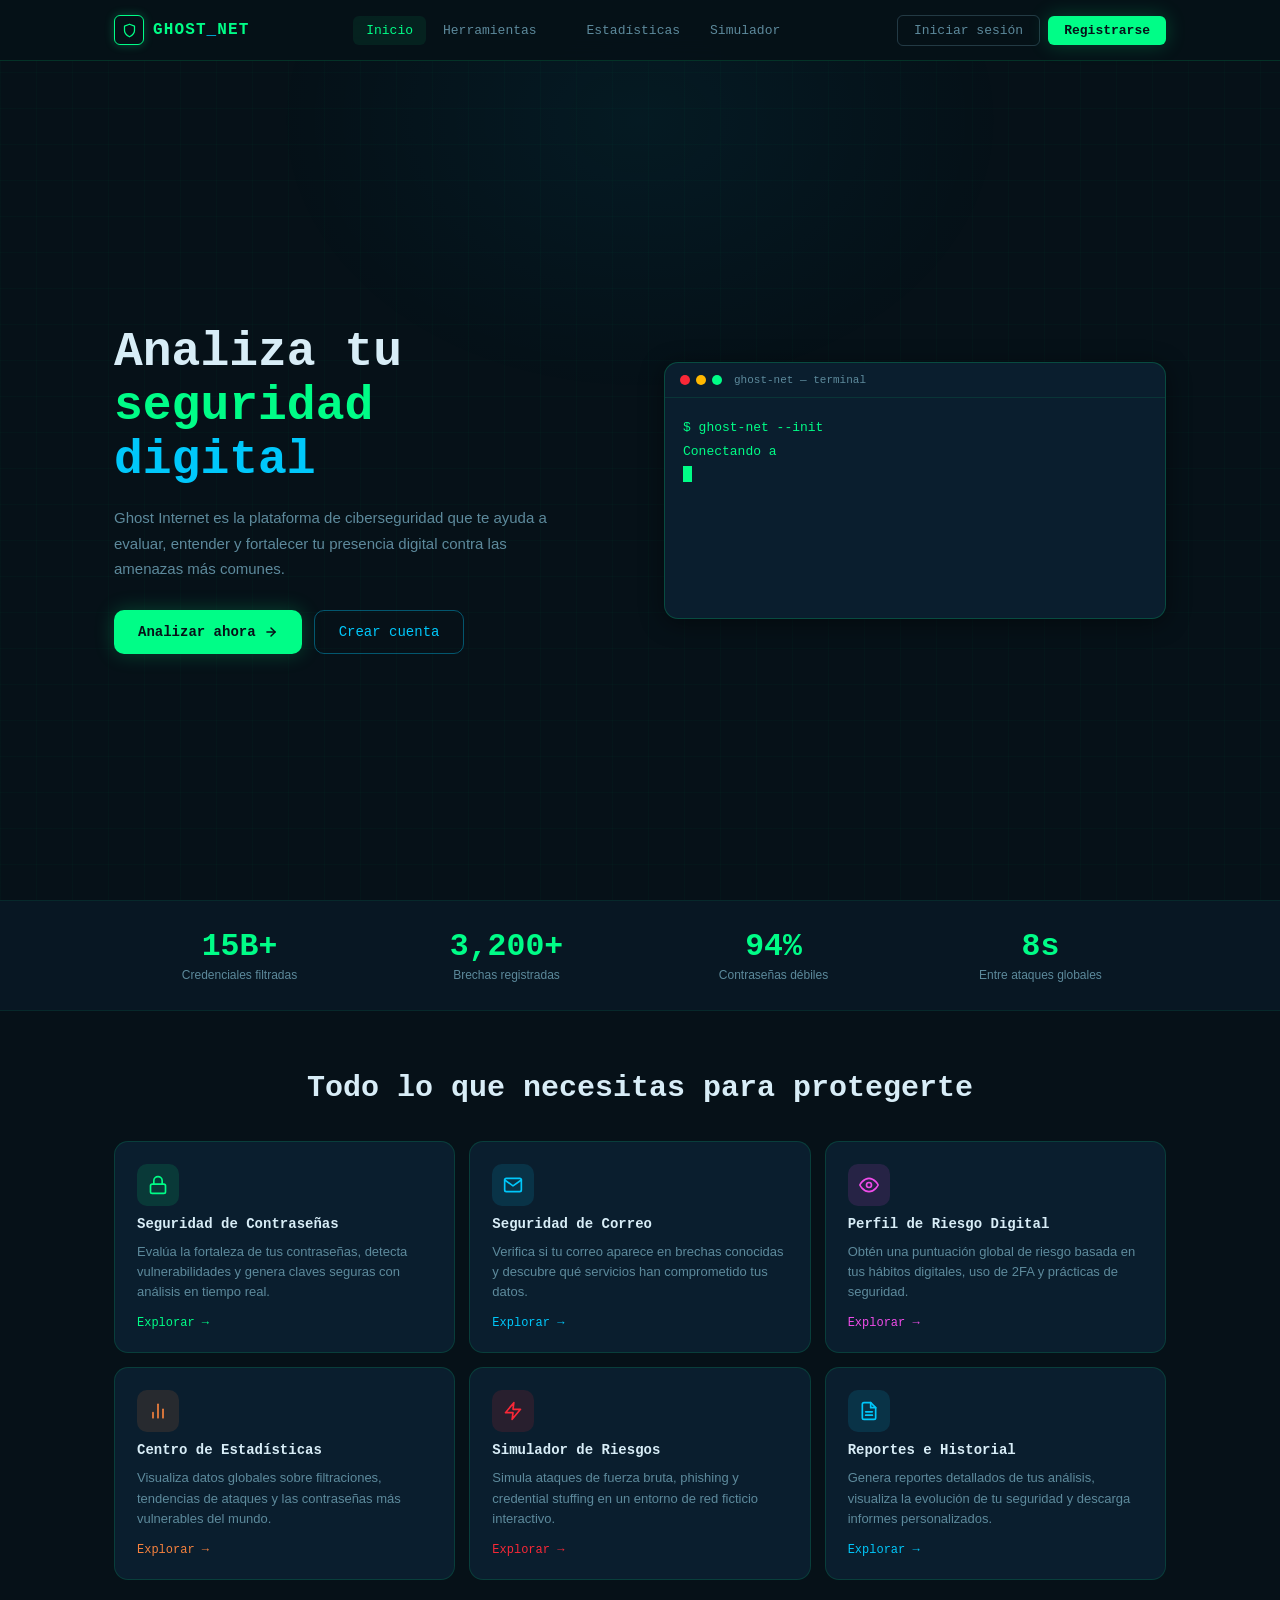
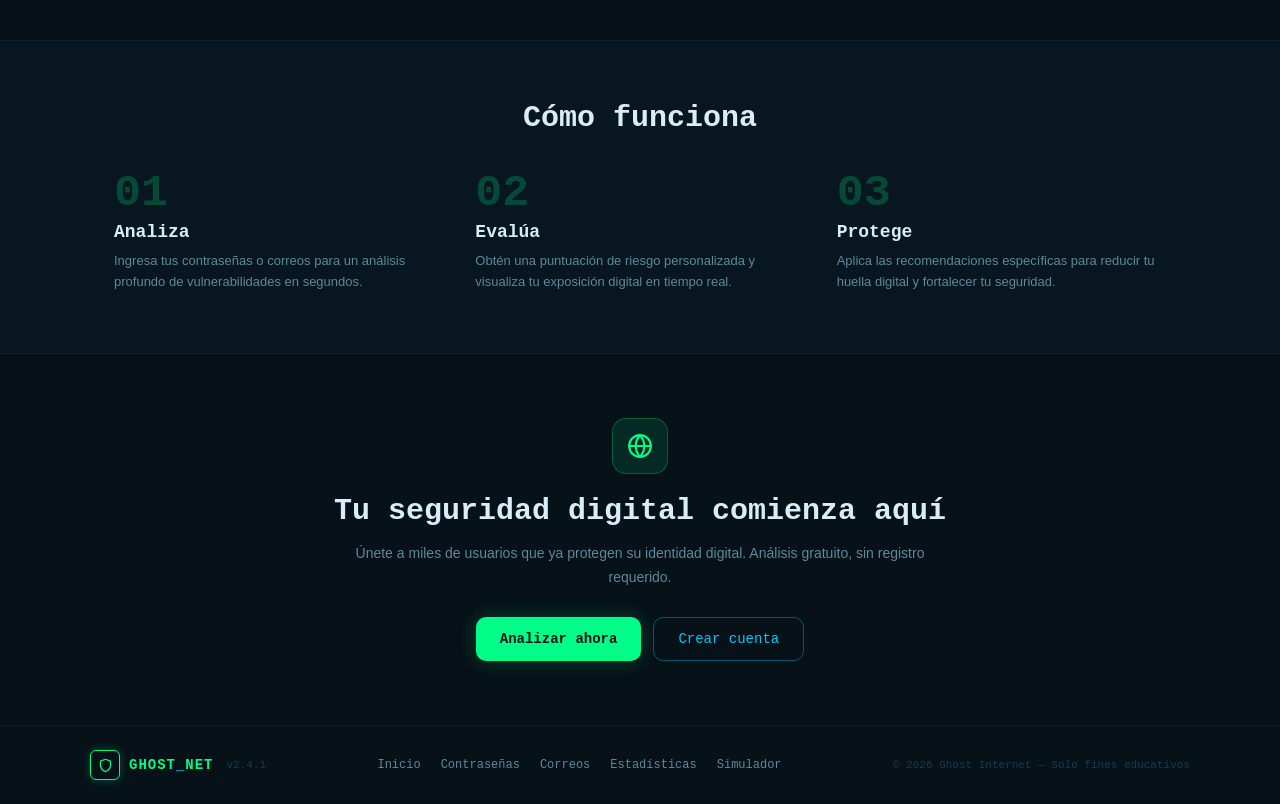
==== HTML/index.html @ 5ab0437b "Initial commit: HTML, CSS, JS, and SVG files" ====
<!DOCTYPE html>
<html lang="es">
<head>
  <meta charset="UTF-8" />
  <meta name="viewport" content="width=device-width, initial-scale=1.0" />
  <title>Ghost Internet — Inicio</title>
  <link rel="stylesheet" href="../CSS/Index.css" />
</head>
<body>

  <!-- Fondos decorativos -->
  <div class="fondo-grilla" aria-hidden="true"></div>
  <div class="fondo-brillo" aria-hidden="true"></div>

  <!-- ===== NAVEGACIÓN ===== -->
  <nav class="barra-nav">
  <div class="contenido-nav">

    <a href="index.html" class="logo" aria-label="Ghost Internet - Ir al inicio">
      <div class="logo__contenedor-icono">
        <img src="../SVG/escudo.svg" alt="" class="logo__icono" aria-hidden="true" />
      </div>
      <span class="logo__texto">
        GHOST<span class="logo__guion">_</span>NET
      </span>
    </a>

    <ul class="enlaces-nav" role="navigation" aria-label="Menú principal">

      <li class="enlaces-nav__elemento enlaces-nav__elemento--activo">
        <a href="index.html">Inicio</a>
      </li>

      <li class="enlaces-nav__elemento menu-desplegable">
        <a href="#" class="menu-desplegable__toggle">
          <span>Herramientas</span>
          <img
            src="../SVG/flecha-herramientas.svg"
            alt=""
            class="icono-flecha"
            aria-hidden="true"
          />
        </a>

        <ul class="submenu">
          <li><a href="EvaluacionContraseña.html">Contraseñas</a></li>
          <li><a href="VerificarCorreo.html">Correos</a></li>
          <li><a href="PerfildeRiesgo.html">Perfil de Riesgo</a></li>
        </ul>
      </li>

      <li class="enlaces-nav__elemento">
        <a href="Estadisticas.html">Estadísticas</a>
      </li>

      <li class="enlaces-nav__elemento">
        <a href="simulador.html">Simulador</a>
      </li>

    </ul>

    <div class="zona-auth">
      <button class="boton-borde" type="button">Iniciar sesión</button>
      <a href="Registrarse.html" class="boton-primario" style="text-decoration: none;">Registrarse</a>
    </div>

  </div>
</nav>

  <!-- ===== CONTENIDO PRINCIPAL ===== -->
  <main class="contenido-principal">

    <!-- HÉROE -->
    <section class="seccion-heroe">

      <div class="lado-izquierdo">
        <h1 class="titulo-heroe">
          Analiza tu<br />
          <span class="titulo-heroe__verde">seguridad</span><br />
          <span class="titulo-heroe__cyan">digital</span>
        </h1>

        <p class="descripcion-heroe">
          Ghost Internet es la plataforma de ciberseguridad que te ayuda a evaluar,
          entender y fortalecer tu presencia digital contra las amenazas más comunes.
        </p>

        <div class="botones-heroe">
          <a href="#modulos" class="boton-principal-heroe">
            Analizar ahora
            <img
              src="../SVG/flecha.svg"
              alt=""
              class="boton-principal-heroe__icono"
              aria-hidden="true"
            />
          </a>
          <a href="Registrarse.html" class="boton-secundario-heroe">Crear cuenta</a>
        </div>
      </div>

      <!-- Terminal -->
      <div class="terminal" role="region" aria-label="Terminal de estado del sistema">
        <div class="terminal__barra" aria-hidden="true">
          <span class="terminal__punto terminal__punto--rojo"></span>
          <span class="terminal__punto terminal__punto--amarillo"></span>
          <span class="terminal__punto terminal__punto--verde"></span>
          <span class="terminal__titulo">ghost-net — terminal</span>
        </div>
        <div class="terminal__cuerpo">
          <code id="texto-terminal" class="terminal__texto"></code>
          <span id="cursor-terminal" class="terminal__cursor" aria-hidden="true"></span>
          <div id="estadisticas-terminal" class="terminal__estadisticas" aria-live="polite">
            <div class="terminal__fila">
              <span class="terminal__etiqueta">Credenciales filtradas</span>
              <span class="terminal__valor">15B+</span>
            </div>
            <div class="terminal__fila">
              <span class="terminal__etiqueta">Brechas en 2024</span>
              <span class="terminal__valor">4,245</span>
            </div>
            <div class="terminal__fila">
              <span class="terminal__etiqueta">Usuarios con claves débiles</span>
              <span class="terminal__valor">94%</span>
            </div>
            <div class="terminal__fila">
              <span class="terminal__etiqueta">Estado del sistema</span>
              <span class="terminal__valor terminal__valor--verde">ACTIVO ✓</span>
            </div>
          </div>
        </div>
      </div>

    </section>

    <!-- BARRA DE NÚMEROS -->
    <div class="barra-numeros">
      <div class="barra-numeros__contenido">
        <div class="grupo-numero">
          <span class="grupo-numero__cifra">15B+</span>
          <span class="grupo-numero__etiqueta">Credenciales filtradas</span>
        </div>
        <div class="grupo-numero">
          <span class="grupo-numero__cifra">3,200+</span>
          <span class="grupo-numero__etiqueta">Brechas registradas</span>
        </div>
        <div class="grupo-numero">
          <span class="grupo-numero__cifra">94%</span>
          <span class="grupo-numero__etiqueta">Contraseñas débiles</span>
        </div>
        <div class="grupo-numero">
          <span class="grupo-numero__cifra">8s</span>
          <span class="grupo-numero__etiqueta">Entre ataques globales</span>
        </div>
      </div>
    </div>

    <!-- MÓDULOS -->
    <section class="seccion" id="modulos">
      <div class="encabezado-seccion">
        <h2 class="encabezado-seccion__titulo">
          Todo lo que necesitas para protegerte
        </h2>
      </div>

      <div class="grilla-modulos">

        <article class="tarjeta-modulo tarjeta-modulo--verde">
          <div class="tarjeta-modulo__contenedor-icono tarjeta-modulo__contenedor-icono--verde">
            <img src="../SVG/candado.svg" alt="Candado" class="tarjeta-modulo__icono" />
          </div>
          <h3 class="tarjeta-modulo__titulo">Seguridad de Contraseñas</h3>
          <p class="tarjeta-modulo__descripcion">
            Evalúa la fortaleza de tus contraseñas, detecta vulnerabilidades
            y genera claves seguras con análisis en tiempo real.
          </p>
          <a href="EvaluacionContraseña.html" class="tarjeta-modulo__enlace tarjeta-modulo__enlace--verde">
            Explorar →
          </a>
        </article>

        <article class="tarjeta-modulo tarjeta-modulo--cyan">
          <div class="tarjeta-modulo__contenedor-icono tarjeta-modulo__contenedor-icono--cyan">
            <img src="../SVG/correo.svg" alt="Correo" class="tarjeta-modulo__icono" />
          </div>
          <h3 class="tarjeta-modulo__titulo">Seguridad de Correo</h3>
          <p class="tarjeta-modulo__descripcion">
            Verifica si tu correo aparece en brechas conocidas y descubre
            qué servicios han comprometido tus datos.
          </p>
          <a href="VerificarCorreo.html" class="tarjeta-modulo__enlace tarjeta-modulo__enlace--cyan">
            Explorar →
          </a>
        </article>

        <article class="tarjeta-modulo tarjeta-modulo--rosa">
          <div class="tarjeta-modulo__contenedor-icono tarjeta-modulo__contenedor-icono--rosa">
            <img src="../SVG/ojo.svg" alt="Ojo" class="tarjeta-modulo__icono" />
          </div>
          <h3 class="tarjeta-modulo__titulo">Perfil de Riesgo Digital</h3>
          <p class="tarjeta-modulo__descripcion">
            Obtén una puntuación global de riesgo basada en tus hábitos
            digitales, uso de 2FA y prácticas de seguridad.
          </p>
          <a href="PerfildeRiesgo.html" class="tarjeta-modulo__enlace tarjeta-modulo__enlace--rosa">
            Explorar →
          </a>
        </article>

        <article class="tarjeta-modulo tarjeta-modulo--naranja">
          <div class="tarjeta-modulo__contenedor-icono tarjeta-modulo__contenedor-icono--naranja">
            <img src="../SVG/barras.svg" alt="Barras estadísticas" class="tarjeta-modulo__icono" />
          </div>
          <h3 class="tarjeta-modulo__titulo">Centro de Estadísticas</h3>
          <p class="tarjeta-modulo__descripcion">
            Visualiza datos globales sobre filtraciones, tendencias de ataques
            y las contraseñas más vulnerables del mundo.
          </p>
          <a href="Estadisticas.html" class="tarjeta-modulo__enlace tarjeta-modulo__enlace--naranja">
            Explorar →
          </a>
        </article>

        <article class="tarjeta-modulo tarjeta-modulo--rojo">
          <div class="tarjeta-modulo__contenedor-icono tarjeta-modulo__contenedor-icono--rojo">
            <img src="../SVG/rayo.svg" alt="Rayo" class="tarjeta-modulo__icono" />
          </div>
          <h3 class="tarjeta-modulo__titulo">Simulador de Riesgos</h3>
          <p class="tarjeta-modulo__descripcion">
            Simula ataques de fuerza bruta, phishing y credential stuffing
            en un entorno de red ficticio interactivo.
          </p>
          <a href="simulador.html" class="tarjeta-modulo__enlace tarjeta-modulo__enlace--rojo">
            Explorar →
          </a>
        </article>

        <article class="tarjeta-modulo tarjeta-modulo--cyan">
          <div class="tarjeta-modulo__contenedor-icono tarjeta-modulo__contenedor-icono--cyan">
            <img src="../SVG/documento.svg" alt="Documento" class="tarjeta-modulo__icono" />
          </div>
          <h3 class="tarjeta-modulo__titulo">Reportes e Historial</h3>
          <p class="tarjeta-modulo__descripcion">
            Genera reportes detallados de tus análisis, visualiza la evolución
            de tu seguridad y descarga informes personalizados.
          </p>
          <a href="#" class="tarjeta-modulo__enlace tarjeta-modulo__enlace--cyan">
            Explorar →
          </a>
        </article>

      </div>
    </section>

    <!-- CÓMO FUNCIONA -->
    <div class="bloque-proceso">
      <section class="seccion">
        <div class="encabezado-seccion">
          <h2 class="encabezado-seccion__titulo">Cómo funciona</h2>
        </div>
        <div class="grilla-pasos">
          <div class="paso">
            <div class="paso__numero" aria-hidden="true">01</div>
            <h3 class="paso__titulo">Analiza</h3>
            <p class="paso__descripcion">
              Ingresa tus contraseñas o correos para un análisis profundo
              de vulnerabilidades en segundos.
            </p>
          </div>
          <div class="paso">
            <div class="paso__numero" aria-hidden="true">02</div>
            <h3 class="paso__titulo">Evalúa</h3>
            <p class="paso__descripcion">
              Obtén una puntuación de riesgo personalizada y visualiza
              tu exposición digital en tiempo real.
            </p>
          </div>
          <div class="paso">
            <div class="paso__numero" aria-hidden="true">03</div>
            <h3 class="paso__titulo">Protege</h3>
            <p class="paso__descripcion">
              Aplica las recomendaciones específicas para reducir tu huella
              digital y fortalecer tu seguridad.
            </p>
          </div>
        </div>
      </section>
    </div>

    <!-- LLAMADA A LA ACCIÓN -->
    <section class="seccion-accion">
      <div class="caja-accion">
        <div class="caja-accion__contenedor-icono">
          <img src="../SVG/globo.svg" alt="" class="caja-accion__icono" aria-hidden="true" />
        </div>
        <h2 class="caja-accion__titulo">Tu seguridad digital comienza aquí</h2>
        <p class="caja-accion__descripcion">
          Únete a miles de usuarios que ya protegen su identidad digital.
          Análisis gratuito, sin registro requerido.
        </p>
        <div class="caja-accion__botones">
          <a href="#modulos" class="boton-principal-heroe">Analizar ahora</a>
          <a href="Registrarse.html" class="boton-secundario-heroe">Crear cuenta</a>
        </div>
      </div>
    </section>

  </main>

  <!-- ===== PIE DE PÁGINA ===== -->
  <footer class="pie-pagina">
    <div class="contenido-pie">
      <a href="index.html" class="logo" aria-label="Ghost Internet - inicio">
        <div class="logo__contenedor-icono">
          <img src="../SVG/escudo.svg" alt="" class="logo__icono" aria-hidden="true" />
        </div>
        <span class="logo__texto logo__texto--pie">
          GHOST<span class="logo__guion">_</span>NET
        </span>
        <span class="logo__version">v2.4.1</span>
      </a>

      <nav class="enlaces-pie" aria-label="Mapa del sitio">
        <a href="index.html">Inicio</a>
        <a href="EvaluacionContraseña.html">Contraseñas</a>
        <a href="VerificarCorreo.html">Correos</a>
        <a href="Estadisticas.html">Estadísticas</a>
        <a href="simulador.html">Simulador</a>
      </nav>

      <small class="derechos-reservados">
        © 2026 Ghost Internet — Solo fines educativos
      </small>
    </div>
  </footer>

  <script src="../JS/Index.JS" defer></script>

</body>
</html>
---- CSS/Index.css ----
@import url('./Compartido.css');

/* ===== CONTENIDO PRINCIPAL ===== */

.contenido-principal {
  position: relative;
  z-index: 1;
  padding-top: 60px;
}

/* ===== SECCIÓN HÉROE ===== */

.seccion-heroe {
  min-height: calc(100vh - 60px);
  display: grid;
  grid-template-columns: 1fr 1fr;
  align-items: center;
  gap: 48px;
  max-width: 1100px;
  margin: 0 auto;
  padding: 60px 24px 40px;
}

/* ===== INSIGNIA ===== */

.insignia {
  display: inline-flex;
  align-items: center;
  gap: 7px;
  padding: 5px 12px;
  border-radius: var(--radio-pastilla);
  border: 1px solid rgba(0, 253, 135, 0.3);
  background: rgba(0, 253, 135, 0.06);
  margin-bottom: 20px;
}

/* ===== DROPDOWN HERRAMIENTAS ===== */



.menu-desplegable {
  position: relative;
}

/* botón principal (Herramientas + flecha) */
.menu-desplegable__toggle {
  display: flex;
  align-items: center;
  justify-content: space-between; 
  gap: 8px;

  text-decoration: none;
  white-space: nowrap; /* evita que se baje la flecha */
}

/* flecha alineada correctamente */
.icono-flecha {
  width: 12px;
  height: 12px;

  display: inline-block; 
  vertical-align: middle;

  flex-shrink: 0; /* evita que se deforme o baje */
  transition: transform 0.25s ease;
}

/* submenu oculto */
.submenu {
  position: absolute;
  top: 100%;
  left: 0;
  margin-top: 15px;

  background: #118baa;
  border: 1px solid rgba(255, 255, 255, 0.08);
  border-radius: 8px;

  padding: 8px 0;
  min-width: 180px;

  opacity: 0;
  visibility: hidden;
  transform: translateY(-8px);
  transition: all 0.2s ease;

  z-index: 1000;
}

/* mostrar submenu al pasar mouse */
.menu-desplegable:hover .submenu {
  opacity: 1;
  visibility: visible;
  transform: translateY(0);
}

/* rotar flecha cuando hover */
.menu-desplegable:hover .icono-flecha {
  transform: rotate(180deg);
}

/* links del submenu */
.submenu li a {
  display: block;
  padding: 10px 14px;
  color: var(--color-texto);
  text-decoration: none;
  font-size: 13px;
}

.submenu li a:hover {
  color: var(--color-verde-fosforecente);
}

.insignia__punto {
  width: 7px;
  height: 7px;
  border-radius: 50%;
  background: var(--color-verde-fosforecente);
  animation: pulso 2s infinite;
}

.insignia__texto {
  font-family: var(--fuente-codigo);
  font-size: 11px;
  color: var(--color-verde-fosforecente);
  letter-spacing: 0.12em;
}

/* ===== TÍTULO Y DESCRIPCIÓN HÉROE ===== */

.titulo-heroe {
  font-family: var(--fuente-codigo);
  font-size: clamp(2rem, 4vw, 3.2rem);
  font-weight: 700;
  line-height: 1.12;
  margin-bottom: 18px;
  color: var(--color-texto);
}

.titulo-heroe__verde { color: var(--color-verde-fosforecente); }
.titulo-heroe__cyan  { color: var(--color-azul-claro); }

.descripcion-heroe {
  color: var(--color-gris-medio-claro);
  font-size: 15px;
  line-height: 1.7;
  max-width: 460px;
  margin-bottom: 28px;
}

/* ===== BOTONES HÉROE ===== */

.botones-heroe {
  display: flex;
  gap: 12px;
  flex-wrap: wrap;
}

.boton-principal-heroe {
  display: inline-flex;
  align-items: center;
  gap: 8px;
  padding: 13px 24px;
  border-radius: var(--radio-mediano);
  font-family: var(--fuente-codigo);
  font-size: 14px;
  font-weight: 700;
  background: var(--color-verde-fosforecente);
  color: var(--color-fondo);
  box-shadow: var(--sombra-verde);
  transition: all var(--transicion-rapida);
}

.boton-principal-heroe:hover {
  background: var(--color-verde-medio-oscuro);
  transform: translateY(-1px);
}

.boton-principal-heroe__icono {
  width: 14px;
  height: 14px;
}

.boton-secundario-heroe {
  display: inline-flex;
  align-items: center;
  padding: 13px 24px;
  border-radius: var(--radio-mediano);
  font-family: var(--fuente-codigo);
  font-size: 14px;
  border: 1px solid rgba(0, 200, 251, 0.38);
  color: var(--color-azul-claro);
  transition: background var(--transicion-rapida);
}

.boton-secundario-heroe:hover {
  background: rgba(0, 200, 251, 0.07);
}

/* ===== TERMINAL ===== */

.terminal {
  background: var(--color-tarjeta);
  border: 1px solid rgba(0, 253, 135, 0.2);
  border-radius: var(--radio-grande);
  overflow: hidden;
  box-shadow: var(--sombra-panel);
}

.terminal__barra {
  display: flex;
  align-items: center;
  gap: 6px;
  padding: 11px 15px;
  border-bottom: 1px solid rgba(0, 253, 135, 0.1);
}

.terminal__punto {
  width: 10px;
  height: 10px;
  border-radius: 50%;
  display: inline-block;
}

.terminal__punto--rojo    { background: var(--color-rojo); }
.terminal__punto--amarillo { background: #ffb800; }
.terminal__punto--verde   { background: var(--color-verde-fosforecente); }

.terminal__titulo {
  font-family: var(--fuente-codigo);
  color: var(--color-gris-medio-claro);
  font-size: 11px;
  margin-left: 6px;
}

.terminal__cuerpo {
  padding: 18px;
  min-height: 220px;
}

.terminal__texto {
  font-family: var(--fuente-codigo);
  color: var(--color-verde-fosforecente);
  font-size: 13px;
  line-height: 1.9;
  white-space: pre-wrap;
  display: block;
}

.terminal__cursor {
  display: inline-block;
  width: 9px;
  height: 16px;
  background: var(--color-verde-fosforecente);
  vertical-align: text-bottom;
  animation: parpadeo 1s infinite;
}

.terminal__estadisticas {
  display: none;
  margin-top: 12px;
  border-top: 1px solid rgba(0, 253, 135, 0.08);
  padding-top: 12px;
}

.terminal__fila {
  display: flex;
  justify-content: space-between;
  align-items: center;
  padding: 7px 0;
  border-bottom: 1px solid rgba(0, 253, 135, 0.06);
}

.terminal__etiqueta {
  font-family: var(--fuente-codigo);
  color: var(--color-gris-medio-claro);
  font-size: 11px;
}

.terminal__valor {
  font-family: var(--fuente-codigo);
  color: var(--color-azul-claro);
  font-size: 12px;
  font-weight: 700;
}

.terminal__valor--verde { color: var(--color-verde-fosforecente); }

/* ===== BARRA DE NÚMEROS ===== */

.barra-numeros {
  border-top: 1px solid rgba(0, 253, 135, 0.08);
  border-bottom: 1px solid rgba(0, 253, 135, 0.08);
  background: rgba(10, 30, 46, 0.5);
}

.barra-numeros__contenido {
  max-width: 1100px;
  margin: 0 auto;
  padding: 28px 24px;
  display: grid;
  grid-template-columns: repeat(4, 1fr);
  gap: 16px;
  text-align: center;
}

.grupo-numero__cifra {
  font-family: var(--fuente-codigo);
  font-size: clamp(1.5rem, 3vw, 2.1rem);
  font-weight: 700;
  color: var(--color-verde-fosforecente);
  display: block;
}

.grupo-numero__etiqueta {
  font-size: 12px;
  color: var(--color-gris-medio-claro);
  margin-top: 4px;
  display: block;
}

/* ===== SECCIONES GENERALES ===== */

.seccion {
  max-width: 1100px;
  margin: 0 auto;
  padding: 60px 24px;
}

.encabezado-seccion {
  text-align: center;
  margin-bottom: 36px;
}

.encabezado-seccion__etiqueta {
  font-family: var(--fuente-codigo);
  color: var(--color-verde-fosforecente);
  font-size: 11px;
  letter-spacing: 0.16em;
  display: block;
  margin-bottom: 8px;
}

.encabezado-seccion__etiqueta--cyan { color: var(--color-azul-claro); }

.encabezado-seccion__titulo {
  font-family: var(--fuente-codigo);
  color: var(--color-texto);
  font-size: clamp(1.4rem, 3vw, 2rem);
  font-weight: 700;
}

/* ===== MÓDULOS ===== */

.grilla-modulos {
  display: grid;
  grid-template-columns: repeat(3, 1fr);
  gap: 14px;
}

.tarjeta-modulo {
  background: var(--color-tarjeta);
  border: 1px solid var(--color-borde);
  border-radius: var(--radio-grande);
  padding: 22px;
  cursor: pointer;
  display: flex;
  flex-direction: column;
  gap: 10px;
  transition:
    border-color var(--transicion-normal),
    box-shadow var(--transicion-normal),
    transform var(--transicion-rapida);
}

.tarjeta-modulo:hover {
  transform: translateY(-2px);
}

/* Variantes de color por módulo */
.tarjeta-modulo--verde:hover   { border-color: rgba(0, 253, 135, 0.42);  box-shadow: 0 0 22px rgba(0, 253, 135, 0.10); }
.tarjeta-modulo--cyan:hover    { border-color: rgba(0, 200, 251, 0.42);  box-shadow: 0 0 22px rgba(0, 200, 251, 0.08); }
.tarjeta-modulo--rosa:hover    { border-color: rgba(239, 76, 233, 0.42); box-shadow: 0 0 22px rgba(239, 76, 233, 0.08); }
.tarjeta-modulo--naranja:hover { border-color: rgba(247, 130, 62, 0.42); box-shadow: 0 0 22px rgba(247, 130, 62, 0.08); }
.tarjeta-modulo--rojo:hover    { border-color: rgba(249, 40, 55, 0.42);  box-shadow: 0 0 22px rgba(249, 40, 55, 0.08); }

.tarjeta-modulo__contenedor-icono {
  width: 42px;
  height: 42px;
  border-radius: var(--radio-mediano);
  display: flex;
  align-items: center;
  justify-content: center;
}

/* Fondos del contenedor de icono */
.tarjeta-modulo__contenedor-icono--verde   { background: rgba(0, 253, 135, 0.12); }
.tarjeta-modulo__contenedor-icono--cyan    { background: rgba(0, 200, 251, 0.12); }
.tarjeta-modulo__contenedor-icono--rosa    { background: rgba(239, 76, 233, 0.12); }
.tarjeta-modulo__contenedor-icono--naranja { background: rgba(247, 130, 62, 0.12); }
.tarjeta-modulo__contenedor-icono--rojo    { background: rgba(249, 40, 55, 0.12); }

.tarjeta-modulo__icono {
  width: 20px;
  height: 20px;
}

.tarjeta-modulo__titulo {
  font-family: var(--fuente-codigo);
  font-size: 14px;
  font-weight: 700;
  color: var(--color-texto);
}

.tarjeta-modulo__descripcion {
  font-size: 13px;
  color: var(--color-gris-medio-claro);
  line-height: 1.55;
  flex: 1;
}

.tarjeta-modulo__enlace {
  display: inline-flex;
  align-items: center;
  gap: 4px;
  font-family: var(--fuente-codigo);
  font-size: 12px;
  margin-top: 4px;
}

.tarjeta-modulo__enlace--verde   { color: var(--color-verde-fosforecente); }
.tarjeta-modulo__enlace--cyan    { color: var(--color-azul-claro); }
.tarjeta-modulo__enlace--rosa    { color: var(--color-roza-fosforecente); }
.tarjeta-modulo__enlace--naranja { color: var(--color-naranja); }
.tarjeta-modulo__enlace--rojo    { color: var(--color-rojo); }

/* ===== CÓMO FUNCIONA ===== */

.bloque-proceso {
  border-top: 1px solid rgba(0, 253, 135, 0.07);
  border-bottom: 1px solid rgba(0, 253, 135, 0.07);
  background: rgba(10, 30, 46, 0.45);
}

.grilla-pasos {
  display: grid;
  grid-template-columns: repeat(3, 1fr);
  gap: 32px;
}

.paso__numero {
  font-family: var(--fuente-codigo);
  font-size: 3rem;
  font-weight: 700;
  color: var(--color-verde-fosforecente);
  opacity: 0.22;
  line-height: 1;
  margin-bottom: 6px;
}

.paso__titulo {
  font-family: var(--fuente-codigo);
  color: var(--color-texto);
  font-size: 18px;
  font-weight: 700;
  margin-bottom: 8px;
}

.paso__descripcion {
  color: var(--color-gris-medio-claro);
  font-size: 13px;
  line-height: 1.65;
}

/* ===== LLAMADA A LA ACCIÓN ===== */

.seccion-accion {
  padding: 0;
}

.caja-accion {
  text-align: center;
  max-width: 680px;
  margin: 0 auto;
  padding: 64px 24px;
}

.caja-accion__contenedor-icono {
  width: 56px;
  height: 56px;
  margin: 0 auto 20px;
  border-radius: var(--radio-grande);
  background: rgba(0, 253, 135, 0.1);
  border: 1px solid rgba(0, 253, 135, 0.25);
  display: flex;
  align-items: center;
  justify-content: center;
}

.caja-accion__icono {
  width: 26px;
  height: 26px;
}

.caja-accion__titulo {
  font-family: var(--fuente-codigo);
  color: var(--color-texto);
  font-size: clamp(1.4rem, 3vw, 2rem);
  font-weight: 700;
  margin-bottom: 14px;
}

.caja-accion__descripcion {
  color: var(--color-gris-medio-claro);
  font-size: 14px;
  line-height: 1.7;
  margin-bottom: 28px;
}

.caja-accion__botones {
  display: flex;
  justify-content: center;
  gap: 12px;
  flex-wrap: wrap;
}

/* ===== RESPONSIVE INICIO ===== */

@media (max-width: 900px) {
  .seccion-heroe          { grid-template-columns: 1fr; gap: 32px; padding-top: 40px; }
  .terminal               { display: none; }
  .grilla-modulos         { grid-template-columns: repeat(2, 1fr); }
  .grilla-pasos           { grid-template-columns: 1fr; gap: 24px; }
  .barra-numeros__contenido { grid-template-columns: repeat(2, 1fr); }
}

@media (max-width: 540px) {
  .grilla-modulos         { grid-template-columns: 1fr; }
  .botones-heroe,
  .caja-accion__botones   { flex-direction: column; align-items: flex-start; }
}
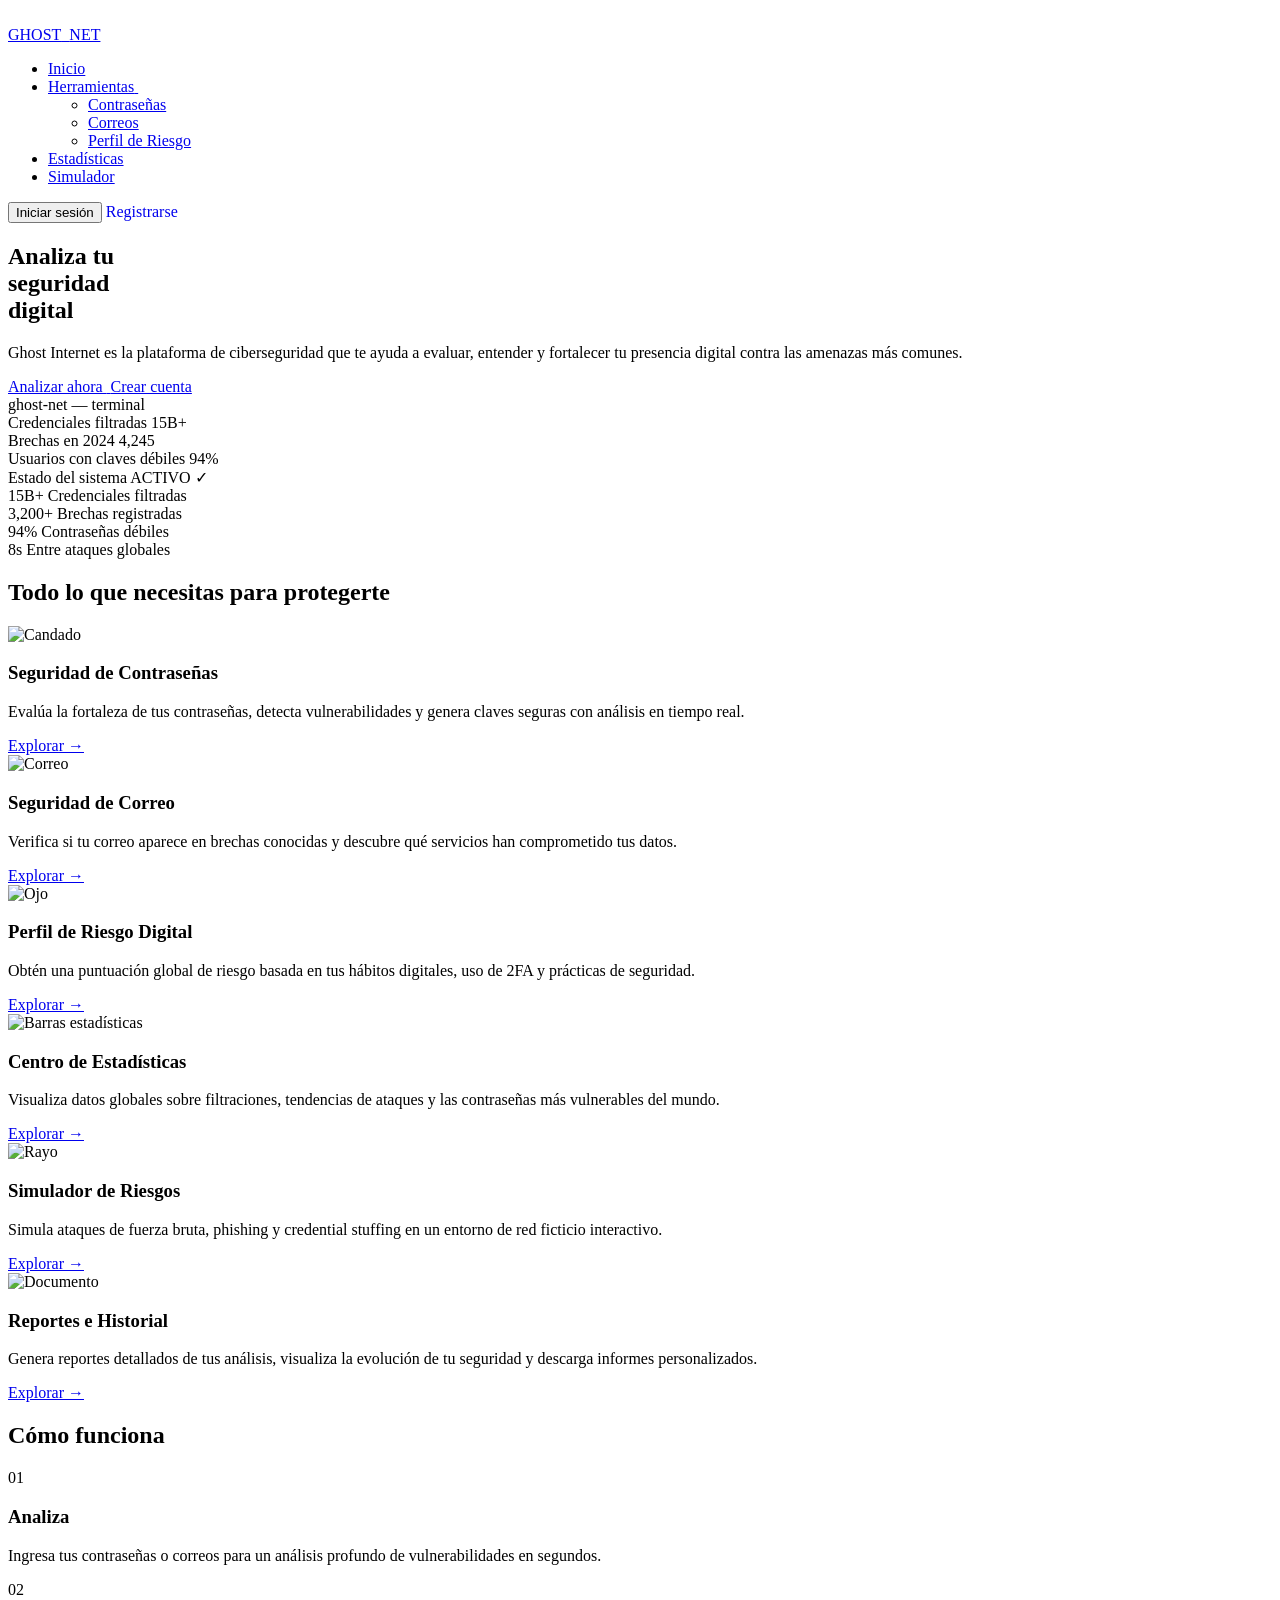
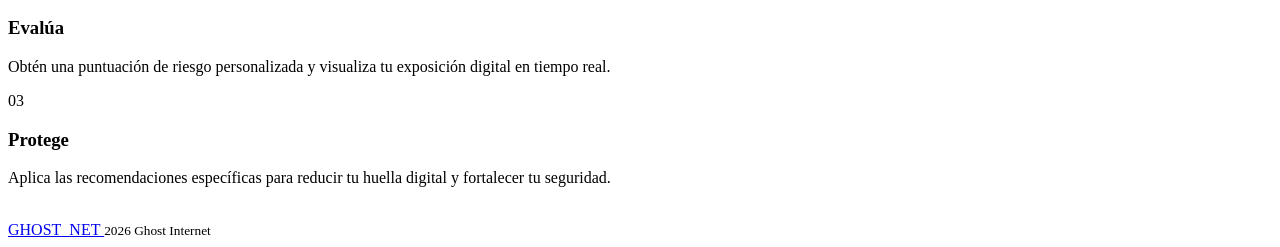
==== commit 22228830: "Reorganizasion de la estructura del proyecto xD" ====
--- a/HTML/index.html
+++ b/HTML/index.html
@@ -287,24 +287,6 @@
       </section>
     </div>
 
-    <!-- LLAMADA A LA ACCIÓN -->
-    <section class="seccion-accion">
-      <div class="caja-accion">
-        <div class="caja-accion__contenedor-icono">
-          <img src="../SVG/globo.svg" alt="" class="caja-accion__icono" aria-hidden="true" />
-        </div>
-        <h2 class="caja-accion__titulo">Tu seguridad digital comienza aquí</h2>
-        <p class="caja-accion__descripcion">
-          Únete a miles de usuarios que ya protegen su identidad digital.
-          Análisis gratuito, sin registro requerido.
-        </p>
-        <div class="caja-accion__botones">
-          <a href="#modulos" class="boton-principal-heroe">Analizar ahora</a>
-          <a href="Registrarse.html" class="boton-secundario-heroe">Crear cuenta</a>
-        </div>
-      </div>
-    </section>
-
   </main>
 
   <!-- ===== PIE DE PÁGINA ===== -->
@@ -317,19 +299,11 @@
         <span class="logo__texto logo__texto--pie">
           GHOST<span class="logo__guion">_</span>NET
         </span>
-        <span class="logo__version">v2.4.1</span>
+        <span class="logo__version"></span>
       </a>
 
-      <nav class="enlaces-pie" aria-label="Mapa del sitio">
-        <a href="index.html">Inicio</a>
-        <a href="EvaluacionContraseña.html">Contraseñas</a>
-        <a href="VerificarCorreo.html">Correos</a>
-        <a href="Estadisticas.html">Estadísticas</a>
-        <a href="simulador.html">Simulador</a>
-      </nav>
-
       <small class="derechos-reservados">
-        © 2026 Ghost Internet — Solo fines educativos
+        2026 Ghost Internet
       </small>
     </div>
   </footer>
